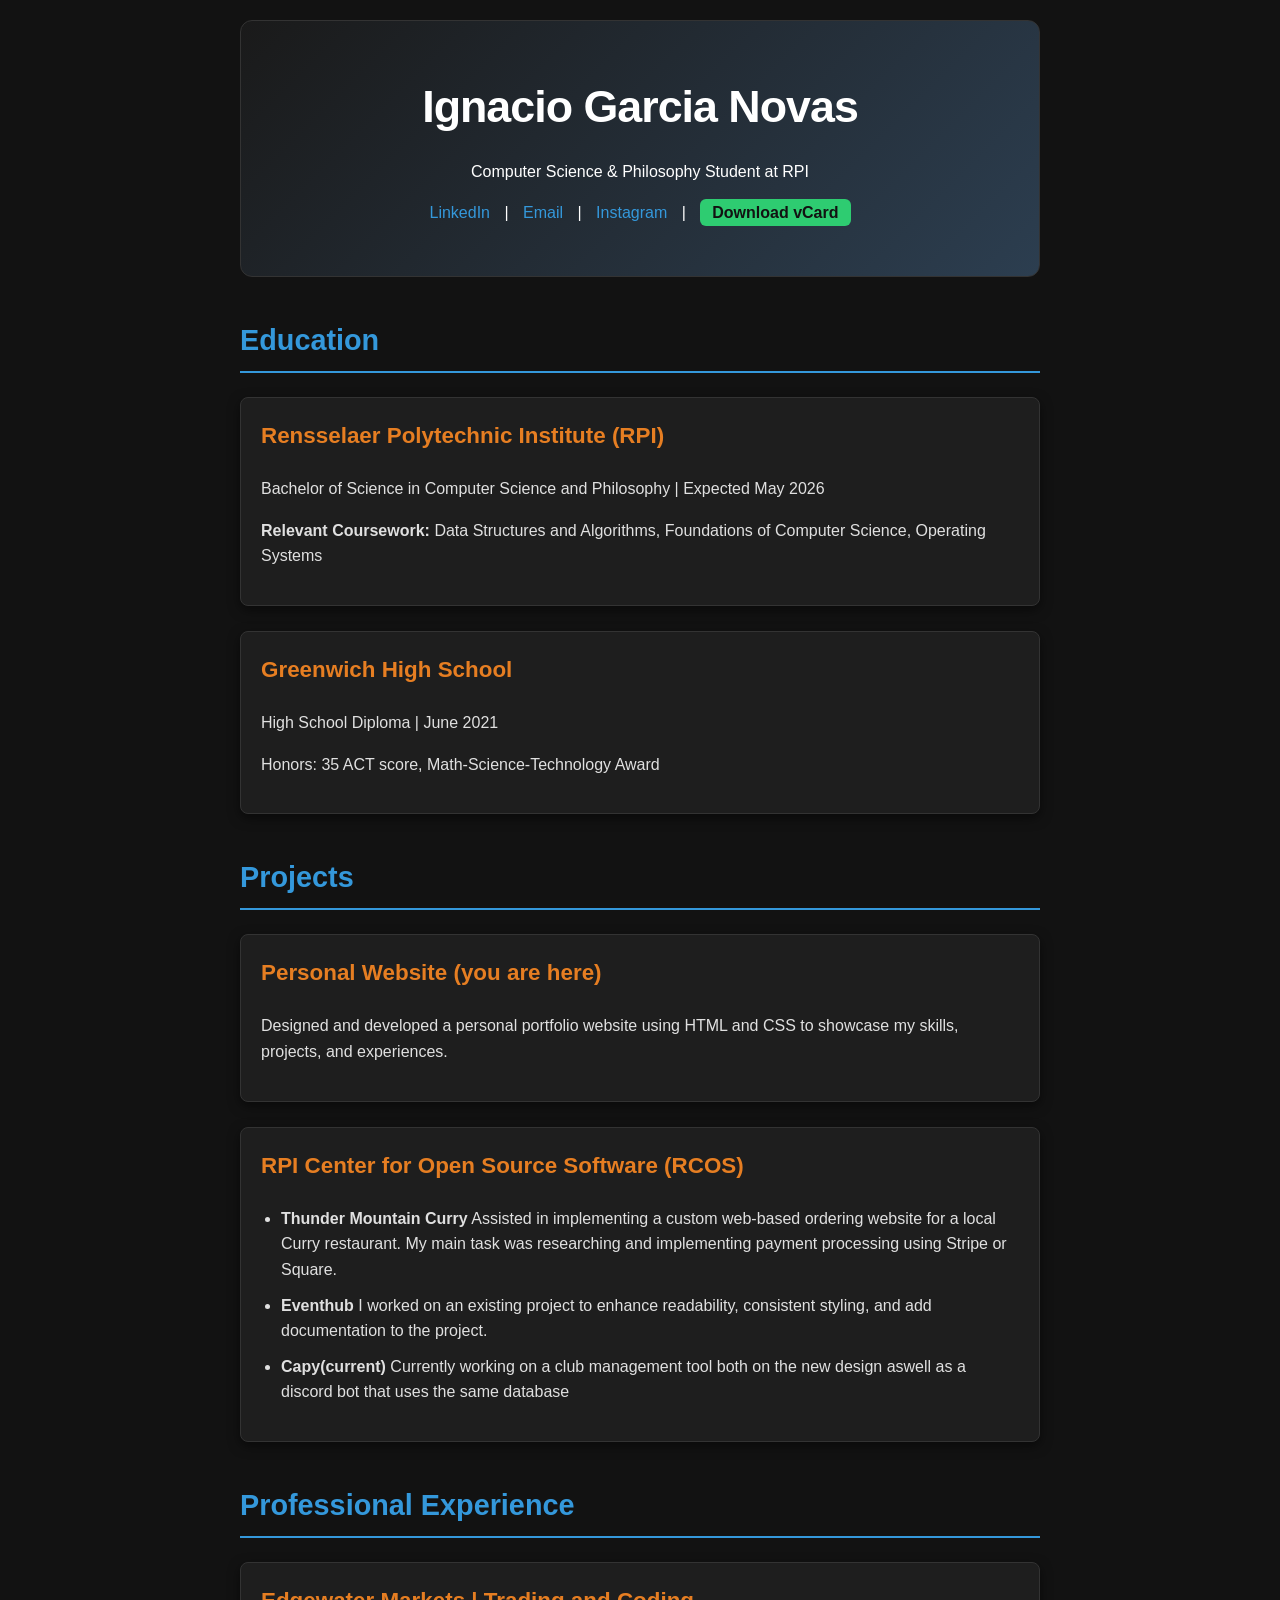
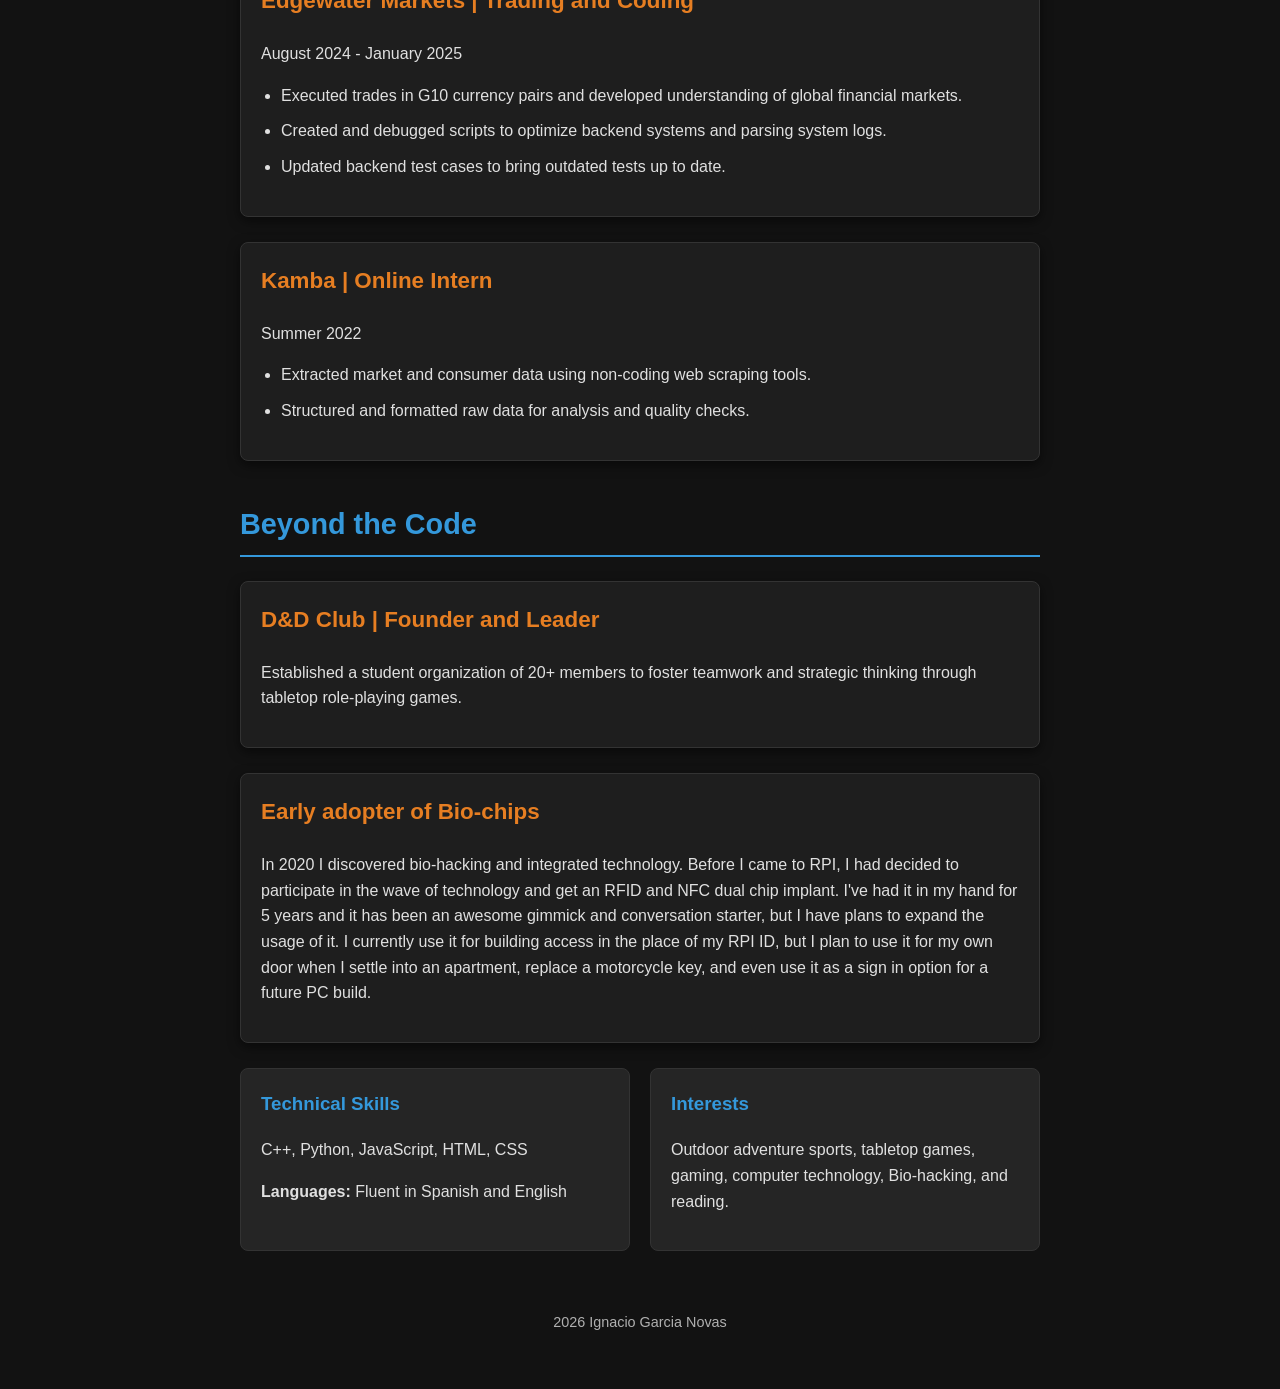
==== index.html @ 3695bbe8 "Content" ====
<!DOCTYPE html>
<html lang="en">
<head>
    <meta charset="UTF-8">
    <meta name="viewport" content="width=device-width, initial-scale=1.0">
    <title>Ignacio Garcia Novas | Portfolio</title>
    <link rel="stylesheet" href="style.css">
</head>
<body>
    <header>
        <h1>Ignacio Garcia Novas</h1>
        <p>Computer Science & Philosophy Student at RPI</p>
        <div class="social-links">
            <a href="https://www.linkedin.com/in/ignacio-garcia-novas-167193255/" target="_blank">LinkedIn</a> |
            <a href="mailto:ignaciogn2003@gmail.com">Email</a> |
            <a href="https://www.instagram.com/iggy_garcia/" target="_blank">Instagram</a> |
            <a href="contact.vcf" download>Download vCard</a>
        </div>
    </header>

    <main>
        <section id="education">
            <h2>Education</h2>
            <div class="entry">
                <h3>Rensselaer Polytechnic Institute (RPI)</h3>
                <p>Bachelor of Science in Computer Science and Philosophy | Expected May 2026</p>
                <p><strong>Relevant Coursework:</strong> Data Structures and Algorithms, Foundations of Computer Science, Operating Systems</p>
            </div>
            <div class="entry">
                <h3>Greenwich High School</h3>
                <p>High School Diploma | June 2021</p>
                <p>Honors: 35 ACT score, Math-Science-Technology Award</p>
            </div>
        </section>

        <section id="projects">
            <h2>Projects</h2>
            <div class="entry">
                <h3>Personal Website (you are here)</h3>
                <p>Designed and developed a personal portfolio website using HTML and CSS to showcase my skills, projects, and experiences.</p>
            </div>
            <div class="entry">
                <h3>RPI Center for Open Source Software (RCOS)</h3>
                <ul>
                    <li><strong>Thunder Mountain Curry</strong> Assisted in implementing a custom web-based ordering website for a local Curry restaurant. My main task was researching and implementing payment processing using Stripe or Square.</li>
                    <li><strong>Eventhub</strong> I worked on an existing project to enhance readability, consistent styling, and add documentation to the project. </li>
                    <li><strong>Capy(current)</strong> Currently working on a club management tool both on the new design aswell as a discord bot that uses the same database</li>
                </ul>
            </div>
        </section>

        <section id="experience">
            <h2>Professional Experience</h2>
            <div class="entry">
                <h3>Edgewater Markets | Trading and Coding</h3>
                <p>August 2024 - January 2025</p>
                <ul>
                    <li>Executed trades in G10 currency pairs and developed understanding of global financial markets.</li>
                    <li>Created and debugged scripts to optimize backend systems and parsing system logs.</li>
                    <li>Updated backend test cases to bring outdated tests up to date.</li>
                </ul>
            </div>
            <div class="entry">
                <h3>Kamba | Online Intern</h3>
                <p>Summer 2022</p>
                <ul>
                    <li>Extracted market and consumer data using non-coding web scraping tools.</li>
                    <li>Structured and formatted raw data for analysis and quality checks.</li>
                </ul>
            </div>
        </section>

        <section id="personal">
            <h2>Beyond the Code</h2>
            <div class="entry">
                <h3>D&D Club | Founder and Leader</h3>
                <p>Established a student organization of 20+ members to foster teamwork and strategic thinking through tabletop role-playing games.</p>
            </div>

            <div class="entry"> 
                <h3>Early adopter of Bio-chips</h3>
                <p>In 2020 I discovered bio-hacking and integrated technology. Before I came to RPI, I had decided to participate in the wave of technology and get an RFID and NFC dual chip implant. I've had it in my hand for 5 years and it has been an awesome gimmick and conversation starter, but I have plans to expand the usage of it. I currently use it for building access in the place of my RPI ID, but I plan to use it for my own door when I settle into an apartment, replace a motorcycle key, and even use it as a sign in option for a future PC build.</p> 
            </div>

            <div class="skills-interests">
                <div>
                    <h3>Technical Skills</h3>
                    <p>C++, Python, JavaScript, HTML, CSS</p>
                    <p><strong>Languages:</strong> Fluent in Spanish and English</p>
                </div>
                <div>
                    <h3>Interests</h3>
                    <p>Outdoor adventure sports, tabletop games, gaming, computer technology, Bio-hacking, and reading.</p>
                </div>
            </div>
            
        </section>
    </main>

    <footer>
        <p>2026 Ignacio Garcia Novas</p>
    </footer>
</body>
</html>
---- style.css ----
/* Core Dark Mode Colors */
:root {
    --bg-color: #121212;
    --card-bg: #1e1e1e;
    --text-main: #e0e0e0;
    --text-muted: #b0b0b0;
    --accent-blue: #3498db;
    --accent-orange: #e67e22;
    --accent-green: #2ecc71;
    --border-color: #333;
}

body {
    font-family: 'Segoe UI', Tahoma, Geneva, Verdana, sans-serif;
    line-height: 1.6;
    color: var(--text-main);
    max-width: 800px;
    margin: 0 auto;
    padding: 20px;
    background-color: var(--bg-color);
}

header {
    text-align: center;
    padding: 50px 20px;
    background: linear-gradient(135deg, #1a1a1a, #2c3e50);
    color: white;
    border-radius: 12px;
    margin-bottom: 40px;
    border: 1px solid var(--border-color);
}

header h1 { 
    margin: 0; 
    font-size: 2.8em; 
    letter-spacing: -1px;
}

.social-links {
    margin-top: 15px;
}

.social-links a {
    color: var(--accent-blue);
    text-decoration: none;
    margin: 0 10px;
    font-weight: 500;
    transition: color 0.3s;
}

.social-links a:hover { 
    color: #5dade2;
    text-decoration: underline; 
}

/* Specific Style for Download Button */
.social-links a[download] {
    background-color: var(--accent-green);
    color: #121212;
    padding: 5px 12px;
    border-radius: 6px;
    font-weight: bold;
}

.social-links a[download]:hover {
    background-color: #58d68d;
}

h2 {
    border-bottom: 2px solid var(--accent-blue);
    padding-bottom: 8px;
    color: var(--accent-blue);
    margin-top: 40px;
    font-size: 1.8em;
}

.entry {
    background: var(--card-bg);
    padding: 20px;
    margin-bottom: 25px;
    border-radius: 8px;
    border: 1px solid var(--border-color);
    box-shadow: 0 4px 12px rgba(0, 0, 0, 0.5);
}

.entry h3 { 
    margin-top: 0; 
    color: var(--accent-orange); 
    font-size: 1.4em;
}

/* Project and Experience Lists */
ul { padding-left: 20px; }
li { margin-bottom: 10px; color: var(--text-main); }

.project-list {
    list-style-type: none;
    padding-left: 0;
}

.project-list li {
    margin-bottom: 20px;
    padding-left: 15px;
    border-left: 3px solid var(--accent-blue);
}

/* Bio-chip Section Highlight */
.bio-chip {
    border-left: 5px solid var(--accent-orange);
    background: linear-gradient(to right, #251a10, var(--card-bg));
}

.skills-interests {
    display: flex;
    justify-content: space-between;
    gap: 20px;
    margin-top: 20px;
}

.skills-interests div {
    flex: 1;
    background: #252525;
    padding: 20px;
    border-radius: 8px;
    border: 1px solid var(--border-color);
}

.skills-interests h3 {
    color: var(--accent-blue);
    margin-top: 0;
}

footer {
    text-align: center;
    margin-top: 60px;
    padding-bottom: 20px;
    font-size: 0.9em;
    color: var(--text-muted);
}
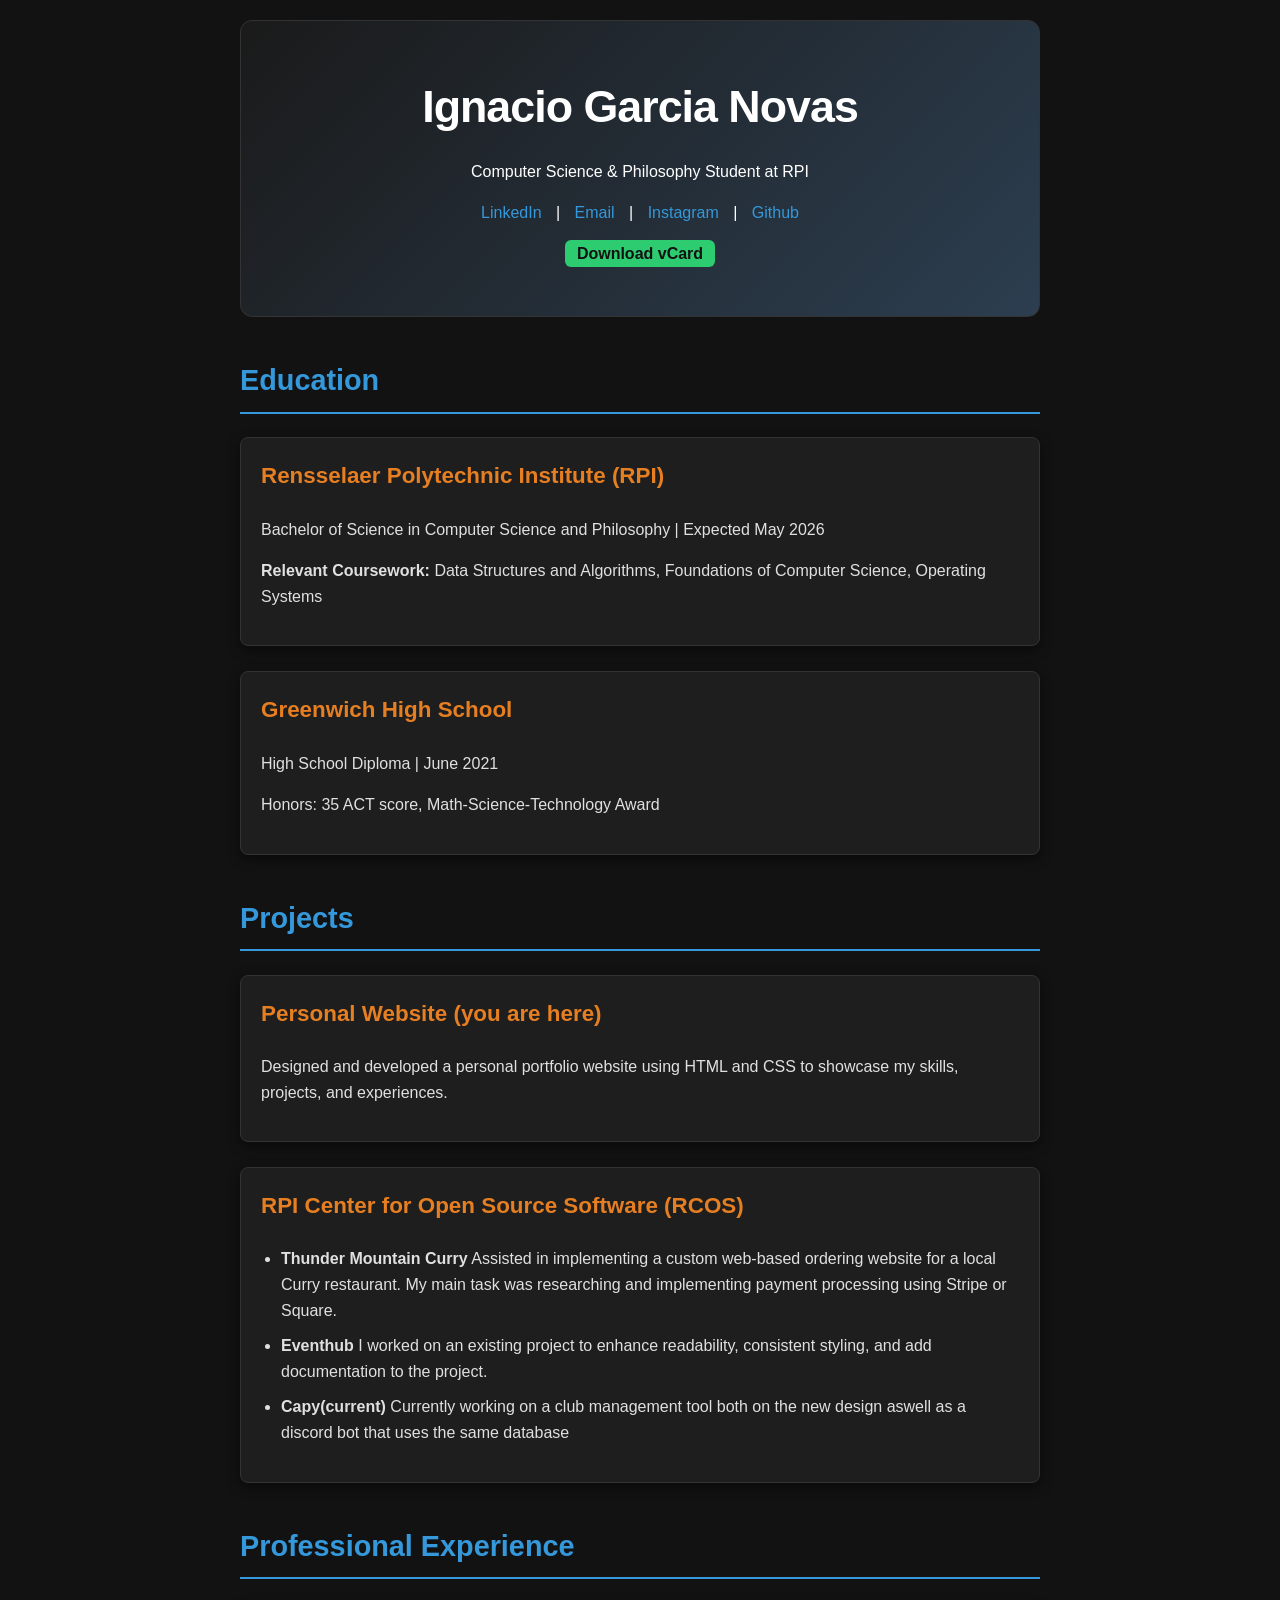
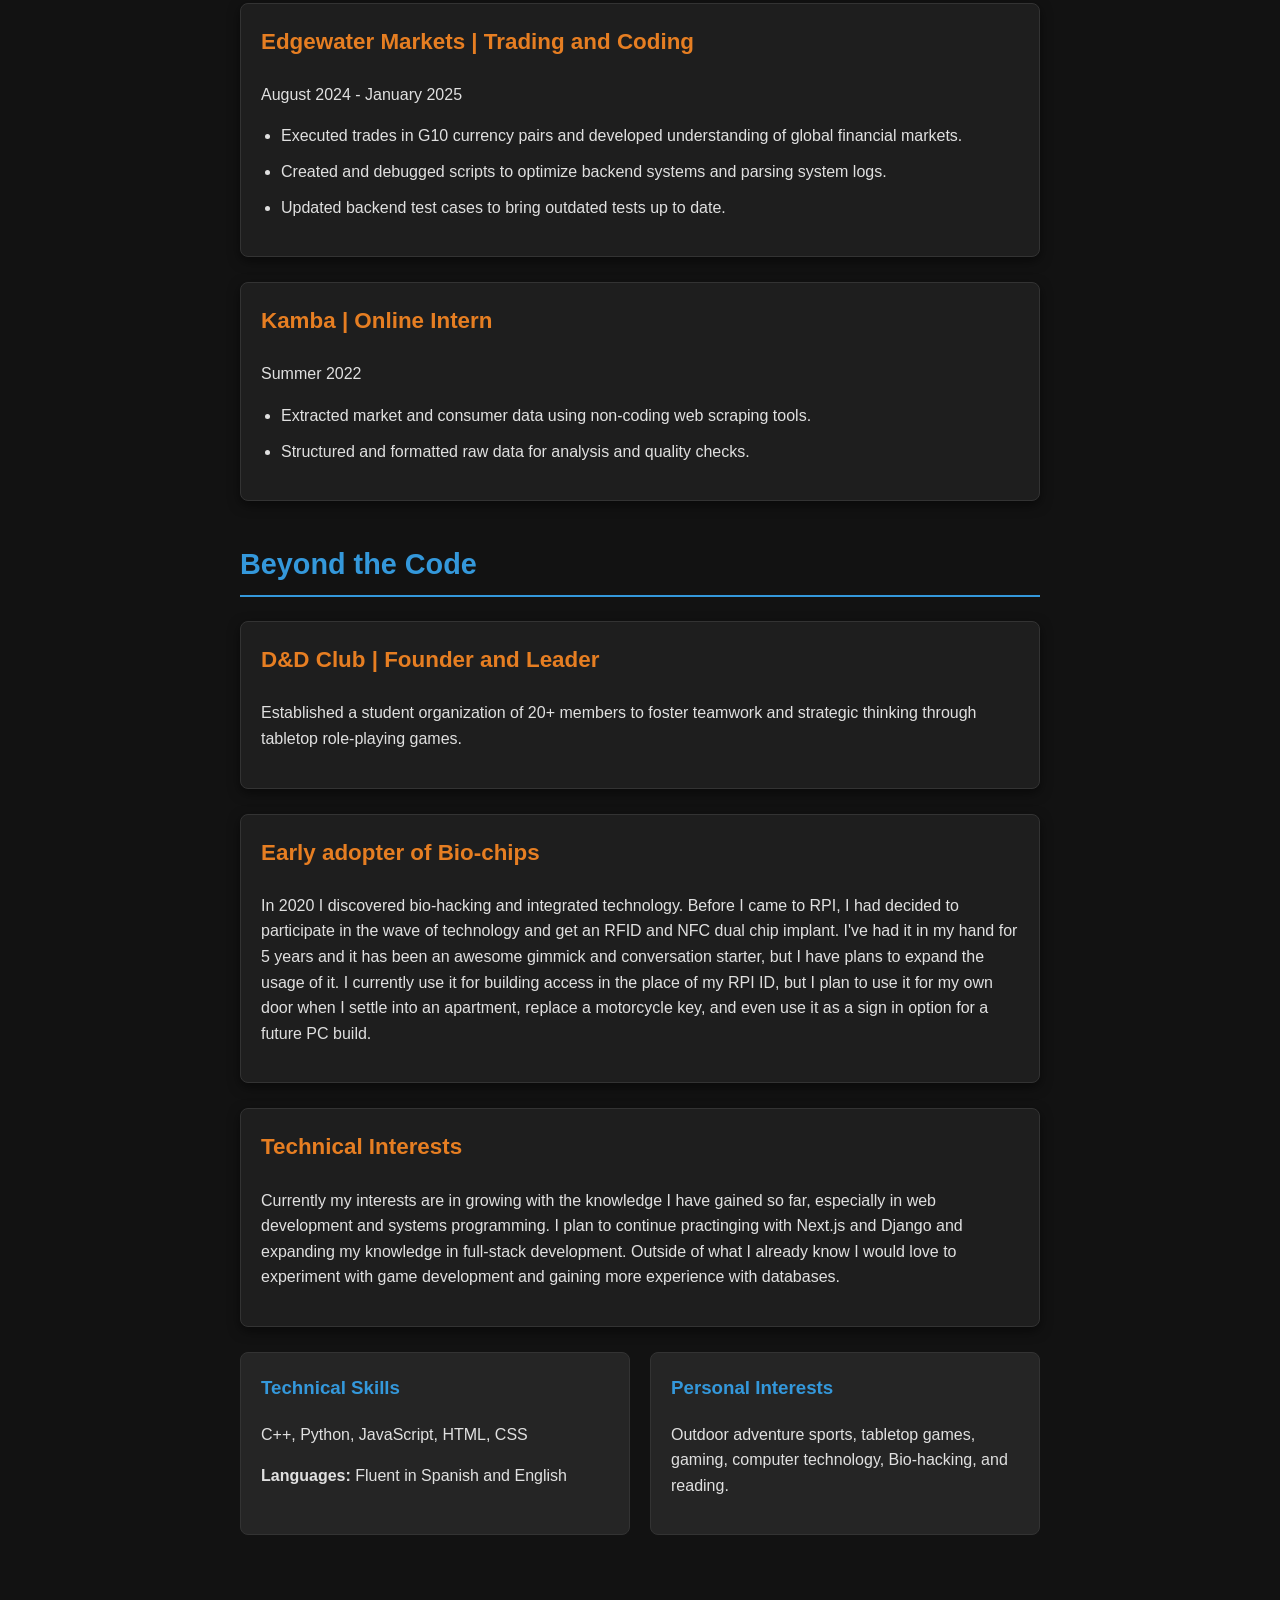
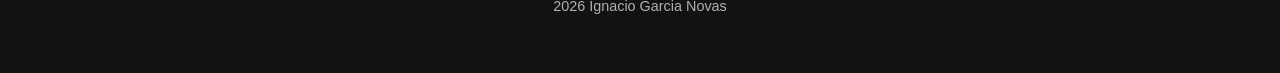
==== commit 47dac164: "added github and moved Vcard" ====
--- a/index.html
+++ b/index.html
@@ -14,6 +14,9 @@
             <a href="https://www.linkedin.com/in/ignacio-garcia-novas-167193255/" target="_blank">LinkedIn</a> |
             <a href="mailto:ignaciogn2003@gmail.com">Email</a> |
             <a href="https://www.instagram.com/iggy_garcia/" target="_blank">Instagram</a> |
+            <a href="https://github.com/IGN03" target="_blank">Github</a> 
+        </div>
+        <div class="social-links">
             <a href="contact.vcf" download>Download vCard</a>
         </div>
     </header>
@@ -82,6 +85,11 @@
                 <p>In 2020 I discovered bio-hacking and integrated technology. Before I came to RPI, I had decided to participate in the wave of technology and get an RFID and NFC dual chip implant. I've had it in my hand for 5 years and it has been an awesome gimmick and conversation starter, but I have plans to expand the usage of it. I currently use it for building access in the place of my RPI ID, but I plan to use it for my own door when I settle into an apartment, replace a motorcycle key, and even use it as a sign in option for a future PC build.</p> 
             </div>
 
+            <div class="entry"> 
+                <h3>Technical Interests</h3>
+                <p>Currently my interests are in growing with the knowledge I have gained so far, especially in web development and systems programming. I plan to continue practinging with Next.js and Django and expanding my knowledge in full-stack development. Outside of what I already know I would love to experiment with game development and gaining more experience with databases.</p> 
+            </div>
+
             <div class="skills-interests">
                 <div>
                     <h3>Technical Skills</h3>
@@ -89,7 +97,7 @@
                     <p><strong>Languages:</strong> Fluent in Spanish and English</p>
                 </div>
                 <div>
-                    <h3>Interests</h3>
+                    <h3>Personal Interests</h3>
                     <p>Outdoor adventure sports, tabletop games, gaming, computer technology, Bio-hacking, and reading.</p>
                 </div>
             </div>
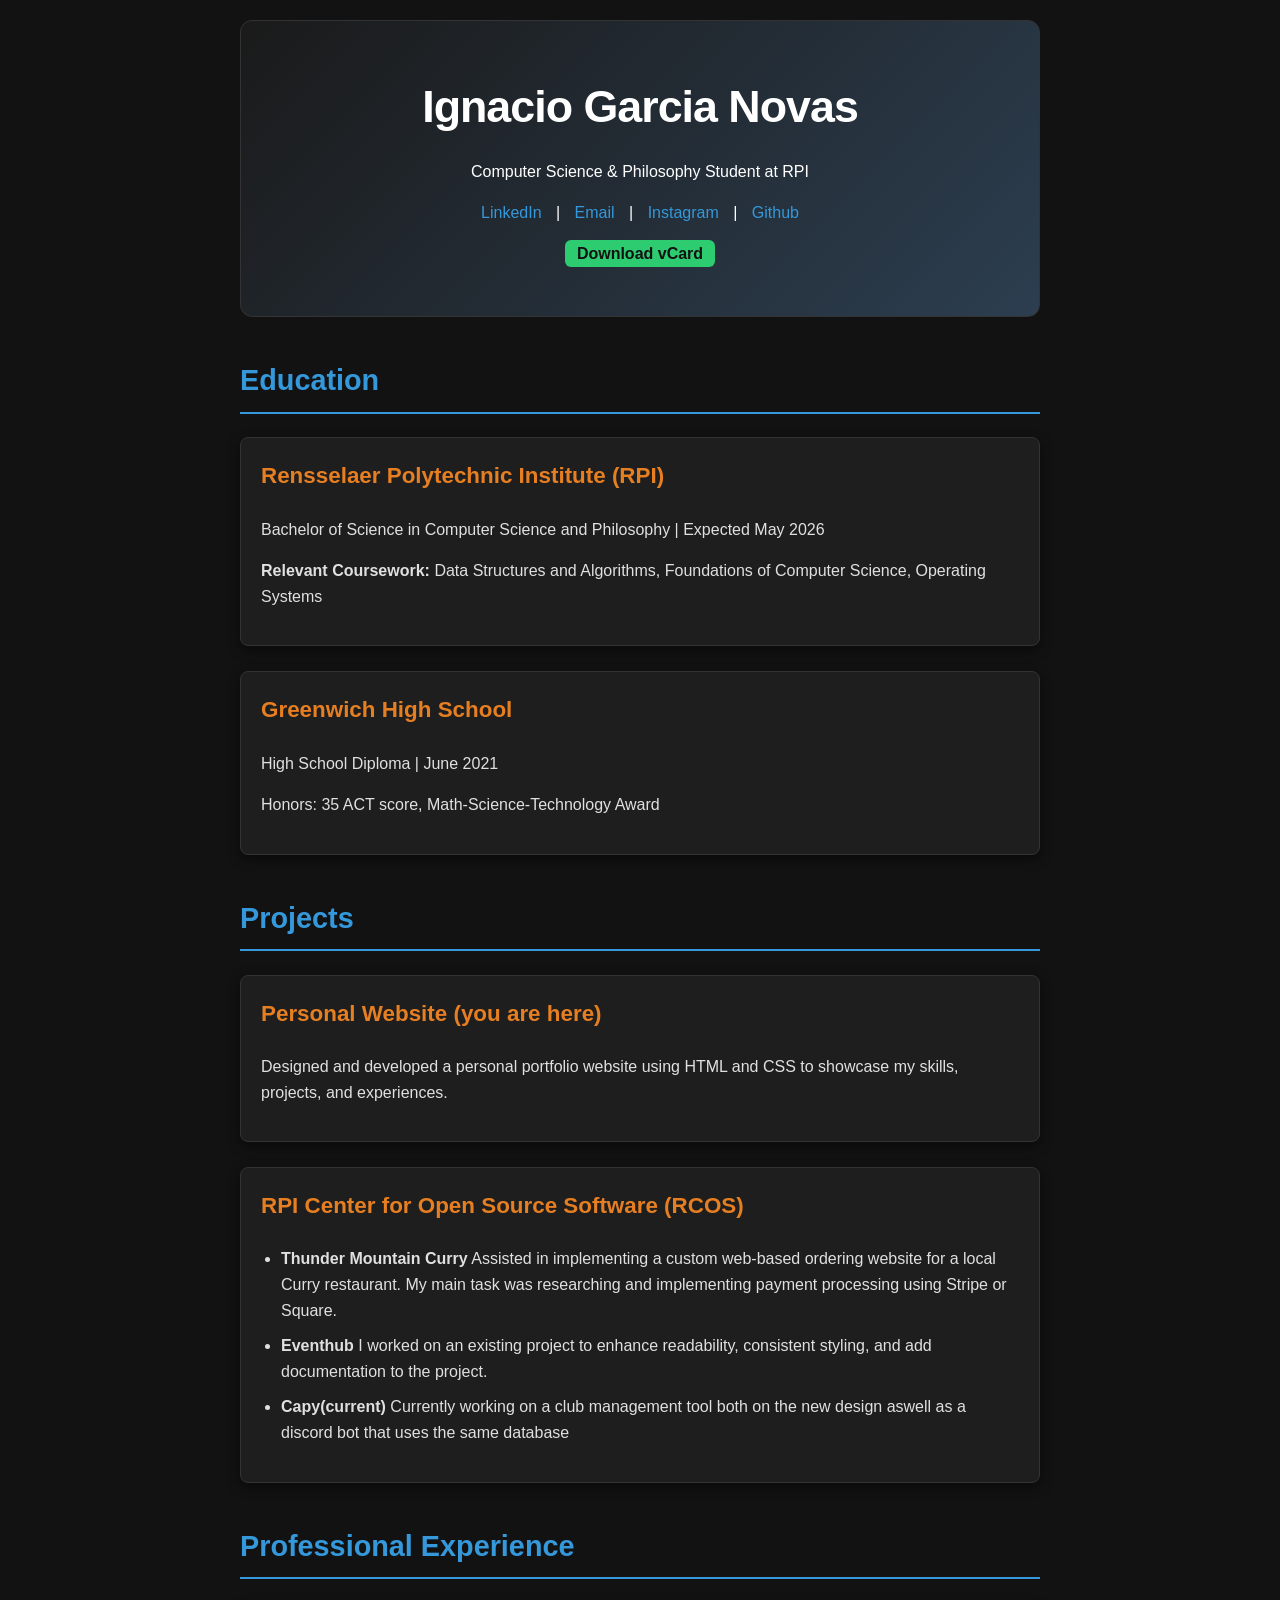
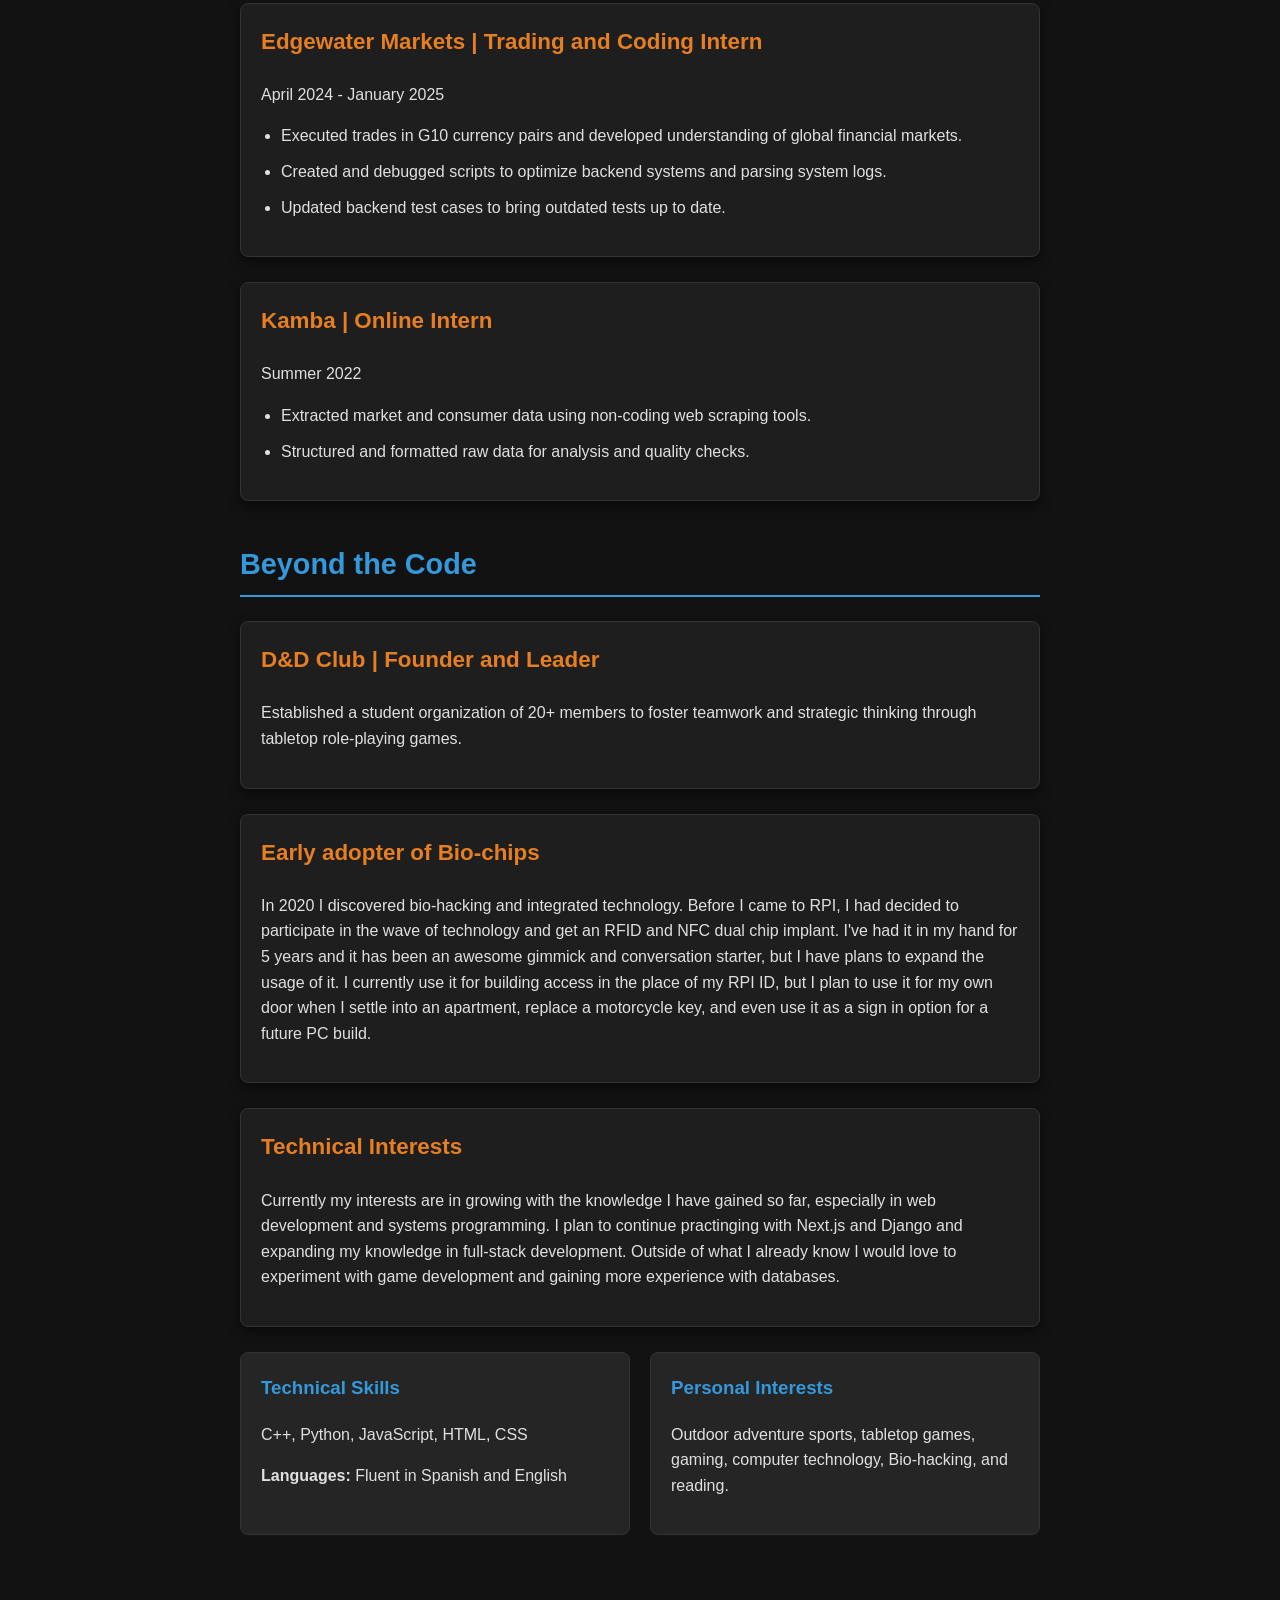
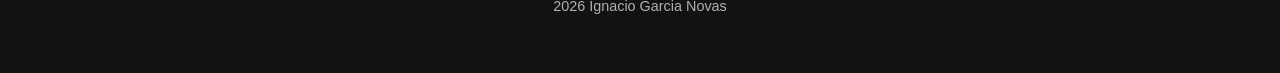
==== commit bf0ec55a: "Update internship title and dates in experience section" ====
--- a/index.html
+++ b/index.html
@@ -55,8 +55,8 @@
         <section id="experience">
             <h2>Professional Experience</h2>
             <div class="entry">
-                <h3>Edgewater Markets | Trading and Coding</h3>
-                <p>August 2024 - January 2025</p>
+                <h3>Edgewater Markets | Trading and Coding Intern</h3>
+                <p>April 2024 - January 2025</p>
                 <ul>
                     <li>Executed trades in G10 currency pairs and developed understanding of global financial markets.</li>
                     <li>Created and debugged scripts to optimize backend systems and parsing system logs.</li>
@@ -109,4 +109,4 @@
         <p>2026 Ignacio Garcia Novas</p>
     </footer>
 </body>
-</html>+</html>
